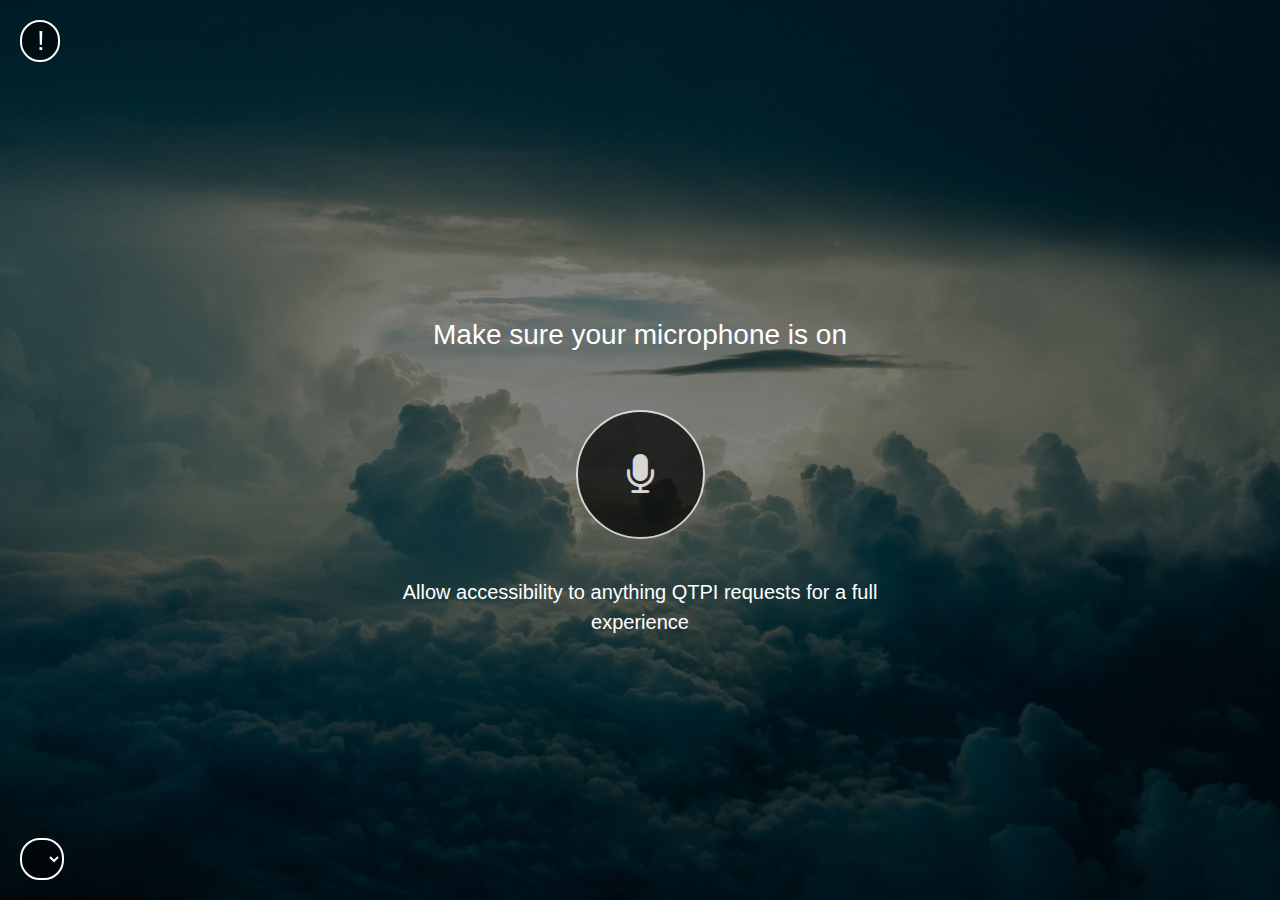
==== index.html @ d0506448 "Add files via upload" ====
<!DOCTYPE html>
<html lang="en">
<head>
    <meta charset="UTF-8">
    <meta name="viewport" content="width=device-width, initial-scale=1.0">
    <link rel="stylesheet" href="https://cdnjs.cloudflare.com/ajax/libs/font-awesome/4.7.0/css/font-awesome.min.css">
    <link rel="stylesheet" href="style.css">
    <title>QTPI Online</title>
</head>
<body>

    <div id="commandsModal" class="hide">

        <div id="commandsModal-content">
            <span id="close">&times;</span>
            <p id="commandsTitle">QTPI Commands</p>
            <hr id="commandsTitle-line">

            <p id="commandsDescription">
                Here is a list of all the commands available. However, taking orders isn't the only thing QTPI knows.<br>
                You can interact with QTPI by asking certain questions or saying unique statements.<br>
                QTPI interactions won't be listed here though. You'll have to find them by yourself!
            </p>

            <br>
            <ul id="commandsList">
                <li>new tab (Opens up a New Tab and brings you to Google.com)</li>
            </ul>

            <p id="coming">More Commands Coming Soon</p>

        </div>

    </div>

    <button id="commands">!</button><p id="commandsText" class="hide">List of Commands</p>

    <div id="botSpace"><p id="response">Make sure your microphone is on</p></div>

    <br><br><br>

    <div id="start" onclick="letsTalk()">
        <p class="fa fa-microphone"></p>
    </div>

    <br>

    <div id="words"></div>

    <br>

    <select id="voices"></select>
    
    <script defer src="speechRecognition.js"></script>
    <script defer src="speechSynthesis.js"></script>
    <script defer src="modalAndAnimations.js"></script>
</body>
</html>
---- style.css ----
html{
    height: 100%;
    overflow-x: hidden;
}




body{
    margin: 0;
    padding: 0;
    display: flex;
    align-items: center;
    justify-content: center;
    flex-direction: column;
    background-color: black;
    height: 100%;
    background-image: url(sky.jpg);
    background-repeat: no-repeat;
    background-position: center;
    background-size: cover;
    background-attachment: fixed;
}























/*CSS for the response and input text*/
#botSpace, #words{
    width: 500px;
    height: 50px;
    text-align: center;
    color: #ffffff;
    font-size: 20px;
    font-family: Roboto, "Helvetica Neue", Helvetica, Arial, sans-serif;
    font-weight: lighter;
    margin: 0;
    transition: .2s ease-in;
    line-height: 1.5;
}

#botSpace{
    font-size: 28px;
    width: 70%;
    padding: 10px;
    margin-bottom: 10px;
}































/*CSS for the button*/
#start{
    width: 125px;
    height: 125px;
    border-radius: 100%;
    cursor: pointer;
    background-color: black;
    opacity: 0.7;
    border:2px solid white;
    text-align: center;
}

.fa.fa-microphone{
    color: white;
    font-size: 42px;
}

@keyframes glowing{

    from{box-shadow: 0 0 0 0 rgba(255, 0, 0, 1);}
    to{box-shadow: 0 0 40px 20px rgba(255, 0, 0, 1);}

}

.glow{
    animation-name: glowing;
    animation-duration: 1s;
    animation-direction: alternate;
    animation-iteration-count: infinite;
}

























/*CSS for voice selection*/
#voices{

    position: fixed;
    bottom: 20px;
    left: 20px;
    padding: 10px;
    cursor: pointer;
    font-size: 14px;
    border-radius: 20px;
    color: #ffffff;
    background-color: rgba(0, 0, 0, 0.5);
    border: 2px solid white;

}




























/*CSS for the button which brings to commands list*/
#commands{

    position: fixed;
    top: 20px;
    left: 20px;
    font-size: 28px;
    font-family: Arial, Helvetica, sans-serif;
    padding: 3px 15px;
    border-radius: 50px;
    border: 2px solid white;
    color: #ffffff;
    background-color: rgb(0, 0, 0);
    background-color: rgba(0, 0, 0, 0.5);
    cursor: pointer;
    text-align: left;
    width: 40px;
    transition: .2s ease-in;

}

#commandsText{
    position: absolute;
    top: 12px;
    left: 60px;
    color: white;
    font-size: 18px;
    font-family: Verdana, Geneva, Tahoma, sans-serif;
}

#commands span{
    font-size: 18px;
    font-family: Roboto, "Helvetica Neue", Helvetica, Arial, sans-serif;
}

.hide{
    display: none;
}































/*CSS for Modal*/
#commandsModal{
    position: fixed;
    left: 0;
    top: 0;
    z-index: 1;
    width: 100%;
    height: 100%;
    overflow: auto;
    background-color: rgb(0, 0, 0);
    background-color: rgba(0, 0, 0, 0.4);
}

@keyframes popup{

    from{transform: scale(0);}
    to{transform: scale(1);}

}

#commandsModal-content{
    background-color: #fff;
    padding: 20px;
    width: 80%;
    margin: 5% auto;
    border-radius: 10px;
    transition: .2s ease-in;
    animation-name: popup;
    animation-duration: .2s;
}

#close{
    color: #aaa;
    float: right;
    font-size: 28px;
    font-weight: bold;
    cursor: pointer;
}

#close:hover,
#close:focus {
  color: black;
  text-decoration: none;
  cursor: pointer;
}

#commandsTitle{
    font-size: 28px;
    text-align: center;
    font-family: 'Trebuchet MS', 'Lucida Sans Unicode', 'Lucida Grande', 'Lucida Sans', Arial, sans-serif;
    margin: 0;
    margin-top: 20px;
}

#commandsTitle-line{
    width: 100px;
    height: 5px;
    background-color: black;
    border: none;
    outline: none;
}

#commandsList{
    list-style-type: disc;
    font-family: Roboto, "Helvetica Neue", Helvetica, Arial, sans-serif;
    font-size: 20px;
    line-height: 1.5;
    margin-left: 10px;
}


#coming{
    font-family: Arial, Helvetica, sans-serif;
    font-size: 22px;
    color: #888888;
    text-align: center;
    margin: 0;
    margin-top: 40px;
    margin-bottom: 20px;
}

#commandsDescription{
    font-size: 18px;
    font-family: Arial, Helvetica, sans-serif;
    text-align: center;
    line-height: 1.5;
}





































/*CSS for cross-platform perfomance*/

@media only screen and (max-width: 1200px){

    #botSpace{
        font-size: 24px;
    }

}

@media only screen and (max-width: 1030px){

    #botSpace{
        font-size: 22px;
    }

    #commandsDescription{
        font-size: 16px;
    }

    #commandsList{
        font-size:18px ;
    }

}

@media only screen and (max-width: 700px){

    #botSpace{
        font-size: 18px;
    }

    #words{
        font-size: 16px;
    }

    #commandsList{
        font-size: 16px;
    }

}

@media only screen and (max-width: 500px){

    #botSpace{
        font-size: 16px;
        margin-bottom: 50px;
    }

    #words{
        font-size: 14px;
        width: 60%;
    }

    #voices{
        font-size: 14px;
        padding: 5px 10px;
    }

    #commandsDescription{
        font-size: 14px;
    }

}

@media only screen and (max-width: 300px){

    #voices{
        font-size: 12px;
    }

}
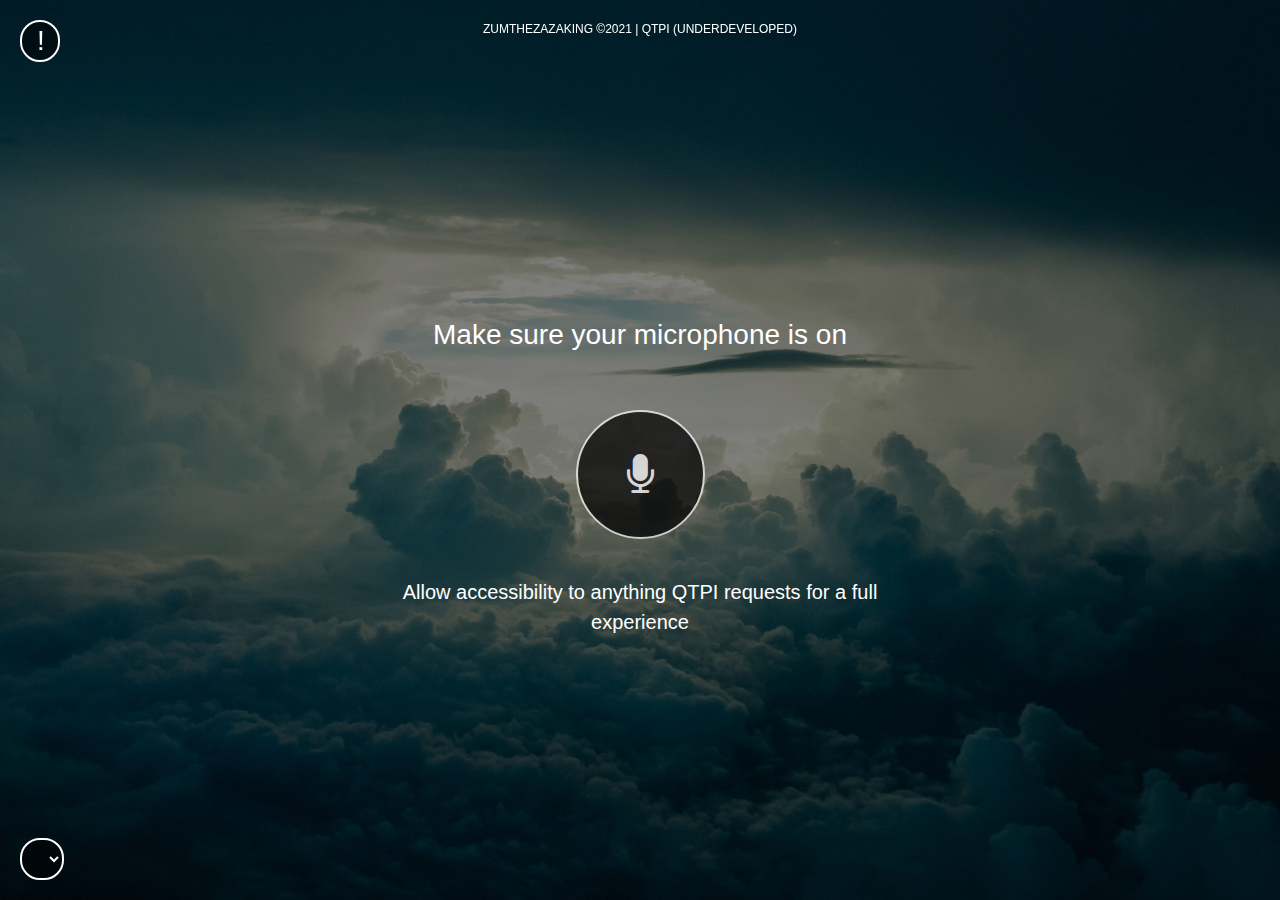
==== commit e7e93c0f: "Add files via upload" ====
--- a/index.html
+++ b/index.html
@@ -4,6 +4,7 @@
     <meta charset="UTF-8">
     <meta name="viewport" content="width=device-width, initial-scale=1.0">
     <link rel="stylesheet" href="https://cdnjs.cloudflare.com/ajax/libs/font-awesome/4.7.0/css/font-awesome.min.css">
+    <link rel="shortcut icon" href="QTPI Online Logo.jpg">
     <link rel="stylesheet" href="style.css">
     <title>QTPI Online</title>
 </head>
@@ -23,15 +24,20 @@
             </p>
 
             <br>
-            <ul id="commandsList">
-                <li>new tab (Opens up a New Tab and brings you to Google.com)</li>
-            </ul>
+
+            <iframe src="commands.html" title="commands"></iframe>
 
             <p id="coming">More Commands Coming Soon</p>
+            <p id="suggestion">
+                Feel free to personally suggest commands to add through my email: 
+                <a href="mailto:zahidi85543@gmail.com">zahidi85543@gmail.com</a>
+            </p>
 
         </div>
 
     </div>
+
+    <p id="copyright">ZUMTHEZAZAKING &copy;2021 | QTPI (UNDERDEVELOPED)</p>
 
     <button id="commands">!</button><p id="commandsText" class="hide">List of Commands</p>
 
--- a/style.css
+++ b/style.css
@@ -20,6 +20,18 @@
     background-position: center;
     background-size: cover;
     background-attachment: fixed;
+}
+
+
+
+#copyright{
+    position: fixed;
+    top: 10px;
+    text-align: center;
+    color: white;
+    font-family: 'Lucida Sans', 'Lucida Sans Regular', 'Lucida Grande', 'Lucida Sans Unicode', Geneva, Verdana, sans-serif;
+    font-weight: lighter;
+    font-size: 12px;
 }
 
 
@@ -324,14 +336,6 @@
     outline: none;
 }
 
-#commandsList{
-    list-style-type: disc;
-    font-family: Roboto, "Helvetica Neue", Helvetica, Arial, sans-serif;
-    font-size: 20px;
-    line-height: 1.5;
-    margin-left: 10px;
-}
-
 
 #coming{
     font-family: Arial, Helvetica, sans-serif;
@@ -350,6 +354,32 @@
     line-height: 1.5;
 }
 
+iframe{
+    height: 250px;
+    width: 95%;
+    margin: 0 auto;
+    display: block;
+    border: none;
+    outline: none;
+    border: 2px solid black;
+    border-radius: 10px;
+}
+
+#suggestion{
+    font-family: Arial, Helvetica, sans-serif;
+    color: #888888;
+    text-align: center;
+}
+
+#suggestion a{
+    text-decoration: underline;
+    color: #888888;
+}
+
+#suggestion a:hover{
+    text-decoration: underline;
+    color: black;
+}
 
 
 
@@ -424,6 +454,17 @@
 
     #commandsList{
         font-size: 16px;
+    }
+
+    #copyright{
+        font-size: 8px;
+        top: 2px;
+    }
+
+    #commands{
+        font-size: 18px;
+        margin-left: 0;
+        border-radius: 50px
     }
 
 }
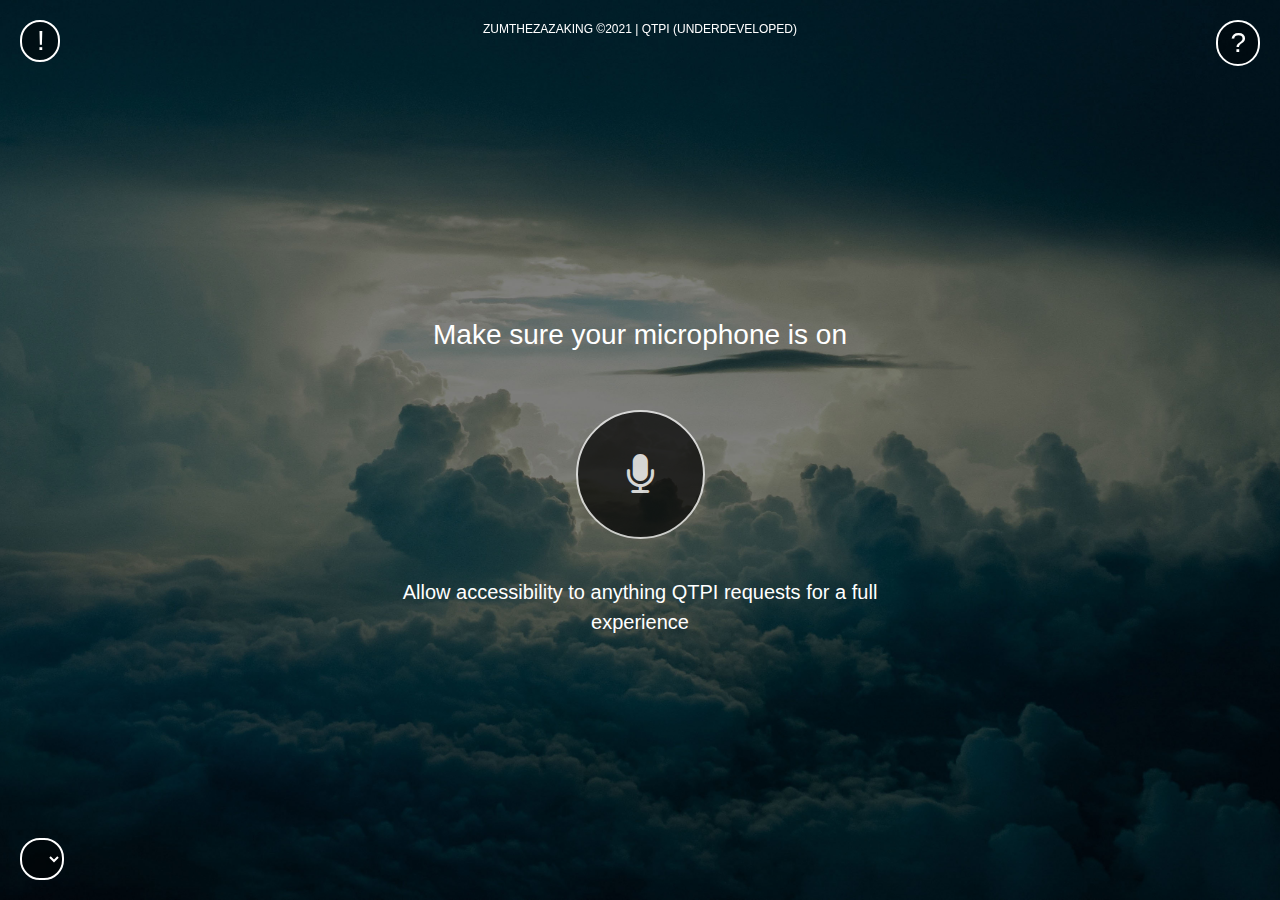
==== commit 51959b9a: "Add files via upload" ====
--- a/index.html
+++ b/index.html
@@ -37,9 +37,40 @@
 
     </div>
 
+    <div id="commentsModal" class="hide">
+
+        <div id="commentsModal-content">
+            <span id="close">&times;</span>
+            <p id="commentsTitle">Comments (Let's Talk)</p>
+            <hr id="commentsTitle-line">
+
+            <p id="commentsDescription">
+                Welcome to the comments section. Feel free to say anything you like. Negativity is negotiable.
+            </p>
+
+            <!-- begin wwww.htmlcommentbox.com -->
+            <div id="HCB_comment_box"><a href="http://www.htmlcommentbox.com">Comment Form</a> is loading comments...</div>
+            <link rel="stylesheet" type="text/css" href="https://www.htmlcommentbox.com/static/skins/bootstrap/twitter-bootstrap.css?v=0" />
+            <script type="text/javascript" id="hcb">
+             /*<!--*/ if(!window.hcb_user){hcb_user={};} 
+             (function(){var s=document.createElement("script"), l=hcb_user.PAGE || (""+window.location).replace(/'/g,"%27"), 
+             h="https://www.htmlcommentbox.com";s.setAttribute("type","text/javascript");
+             s.setAttribute("src", h+"/jread?page="+encodeURIComponent(l).replace("+","%2B")+
+             "&mod=%241%24wq1rdBcg%24T3RASgbPi9u8ujBhNlGN%2F%2F"+"&opts=16862&num=10&ts=1612882170264");
+             if (typeof s!="undefined") 
+             document.getElementsByTagName("head")[0].appendChild(s);})(); 
+             /*-->*/ </script>
+            <!-- end www.htmlcommentbox.com -->
+
+        </div>
+
+    </div>
+
     <p id="copyright">ZUMTHEZAZAKING &copy;2021 | QTPI (UNDERDEVELOPED)</p>
 
     <button id="commands">!</button><p id="commandsText" class="hide">List of Commands</p>
+
+    <button id="comments">?</button>
 
     <div id="botSpace"><p id="response">Make sure your microphone is on</p></div>
 
--- a/style.css
+++ b/style.css
@@ -414,6 +414,102 @@
 
 
 
+/*CSS for comments modal*/
+#commentsModal{
+    position: fixed;
+    left: 0;
+    top: 0;
+    z-index: 1;
+    width: 100%;
+    height: 100%;
+    overflow: auto;
+    background-color: rgb(0, 0, 0);
+    background-color: rgba(0, 0, 0, 0.4);
+}
+
+#commentsModal-content{
+    background-color: #fff;
+    padding: 20px;
+    width: 80%;
+    margin: 5% auto;
+    border-radius: 10px;
+    transition: .2s ease-in;
+    animation-name: popup;
+    animation-duration: .2s;
+    font-family: Arial, Helvetica, sans-serif;
+}
+
+#commentsTitle{
+    font-size: 28px;
+    text-align: center;
+    font-family: 'Trebuchet MS', 'Lucida Sans Unicode', 'Lucida Grande', 'Lucida Sans', Arial, sans-serif;
+    margin: 0;
+    margin-top: 20px;
+}
+
+#commentsTitle-line{
+    width: 100px;
+    height: 5px;
+    background-color: black;
+    border: none;
+    outline: none;
+}
+
+#commentsDescription{
+    font-size: 18px;
+    font-family: Arial, Helvetica, sans-serif;
+    text-align: center;
+    line-height: 1.5;
+}
+
+#comments{
+    font-size: 28px;
+    font-family: Arial, Helvetica, sans-serif;
+    background-color: rgba(0, 0, 0, 0.4);
+    border: 2px solid white;
+    border-radius: 50px;
+    position: fixed;
+    top: 20px;
+    right: 20px;
+    padding: 5px 12px;
+    color: white;
+    cursor: pointer;
+}
+
+
+
+
+
+
+
+
+
+
+
+
+
+
+
+
+
+
+
+
+
+
+
+
+
+
+
+
+
+
+
+
+
+
+
 
 
 /*CSS for cross-platform perfomance*/
@@ -467,6 +563,12 @@
         border-radius: 50px
     }
 
+    #comments{
+        font-size: 18px;
+        margin-left: 0;
+        border-radius: 50px
+    }
+
 }
 
 @media only screen and (max-width: 500px){
